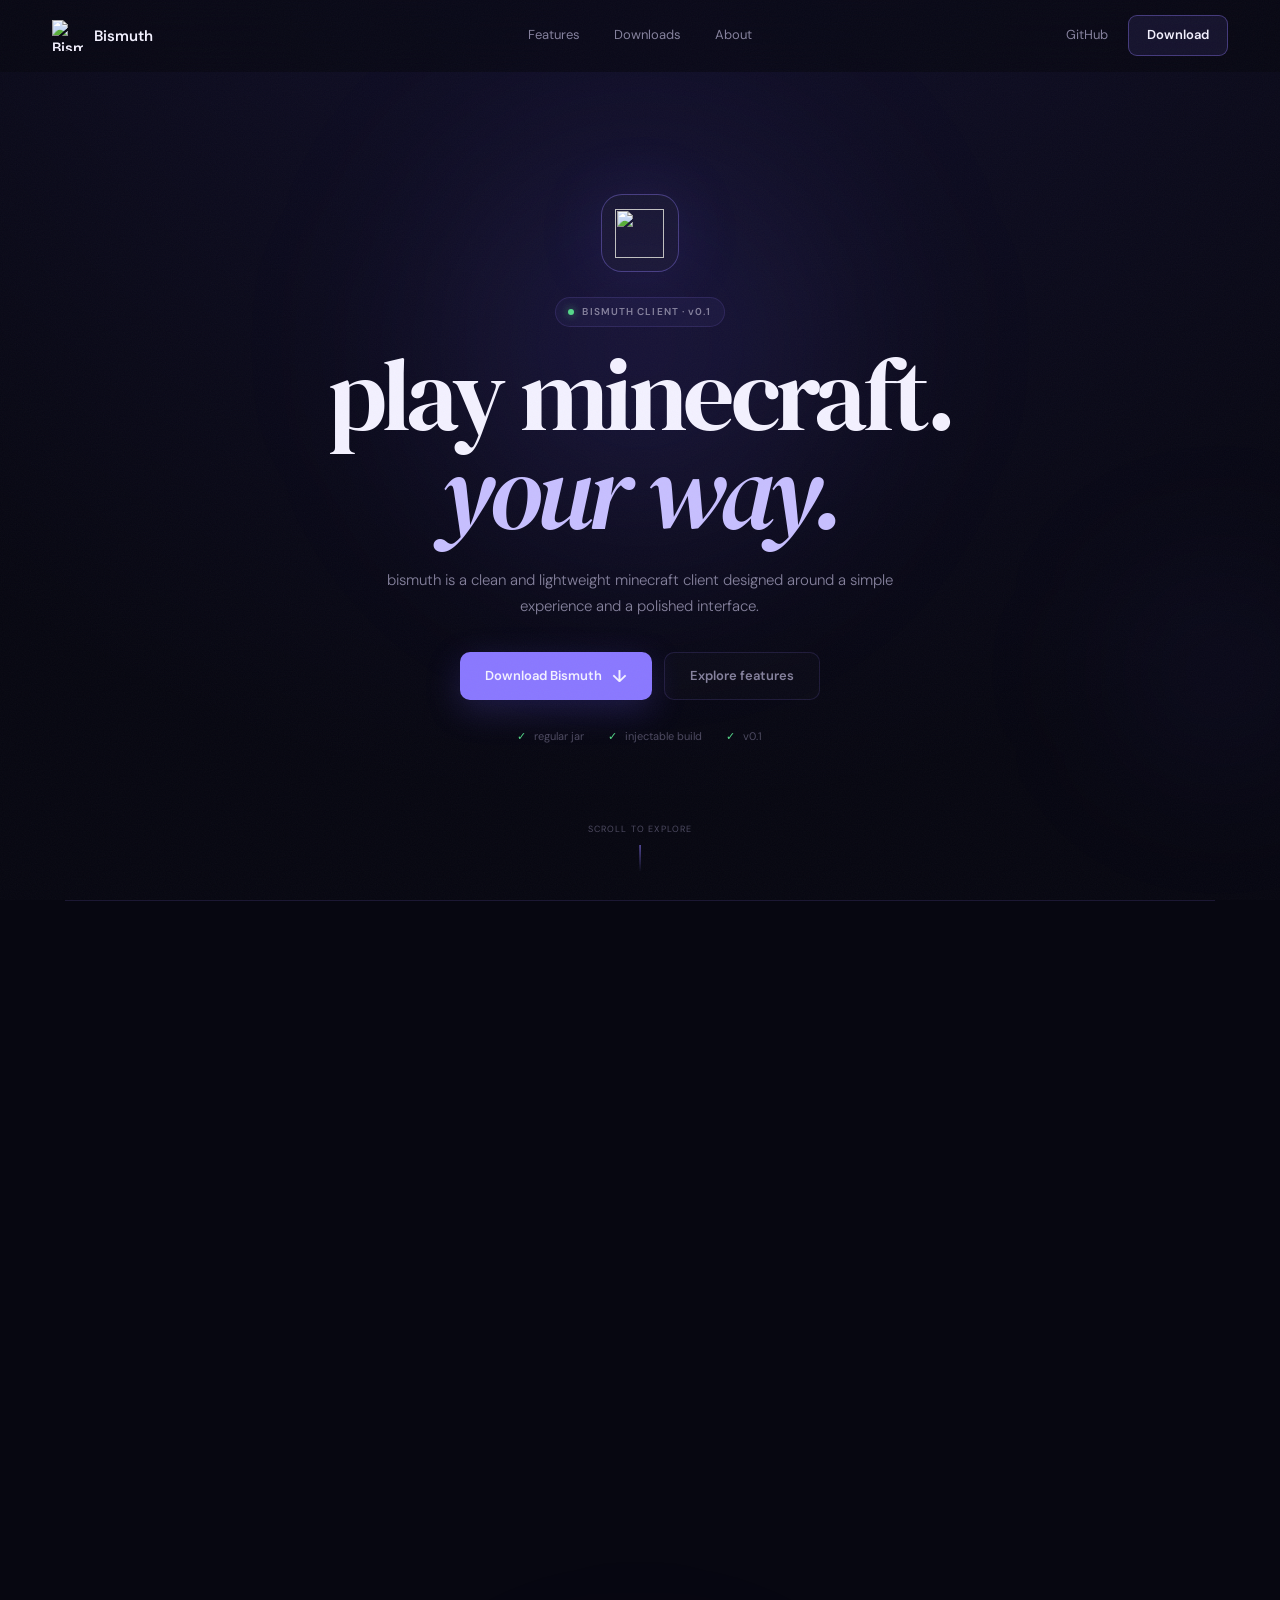
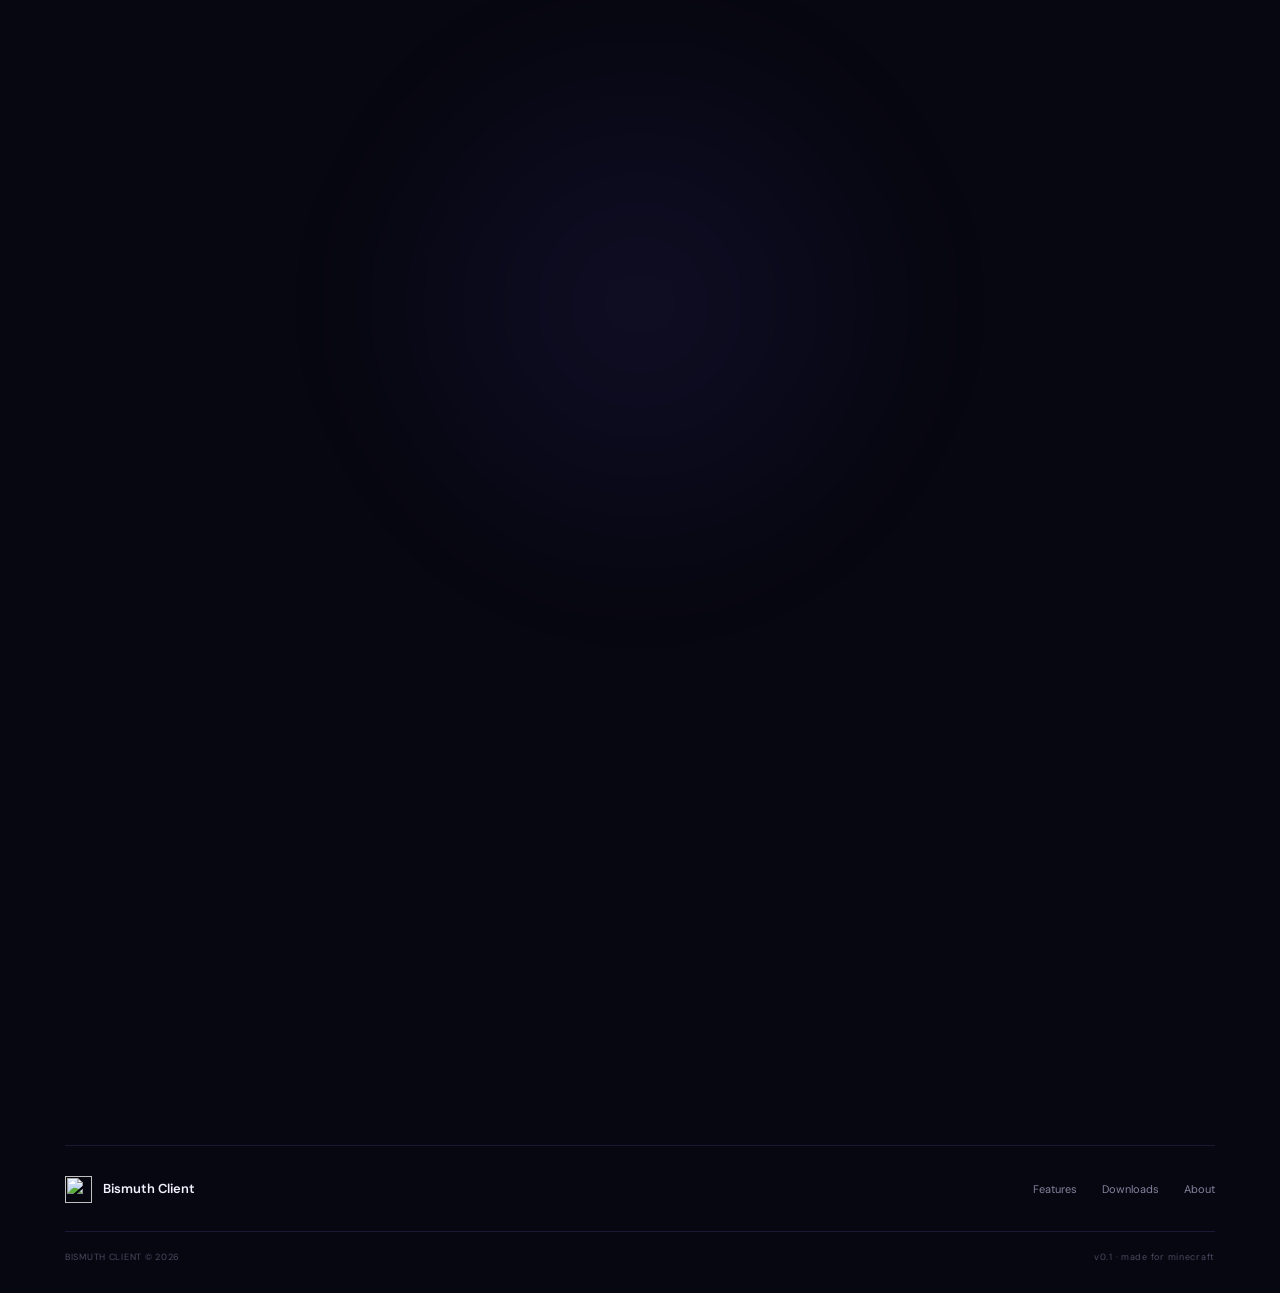
==== index.html @ 92d13374 "Add files via upload" ====
<!DOCTYPE html>
<html lang="en">
<head>
    <meta charset="UTF-8">
    <meta name="viewport" content="width=device-width, initial-scale=1.0">
    <meta name="description" content="Bismuth Client — a Minecraft client.">
    <meta name="theme-color" content="#070711">
    <title>Bismuth Client</title>
    <link rel="icon" type="image/png" href="logo.png">
    <link rel="stylesheet" href="style.css">
</head>

<body>
    <div class="noise"></div>

    <nav class="navbar" id="navbar">
        <a class="nav-logo" href="#">
            <img src="logo.png" alt="Bismuth Client">
            <span>Bismuth</span>
        </a>

        <div class="nav-links">
            <a href="#features">Features</a>
            <a href="#downloads">Downloads</a>
            <a href="#about">About</a>
        </div>

        <div class="nav-right">
            <a class="nav-github" href="#" onclick="return false;">GitHub</a>
            <a class="nav-download" href="#downloads">Download</a>
        </div>

        <button class="menu-btn" id="menuBtn" aria-label="Open menu">
            <span></span>
            <span></span>
        </button>
    </nav>

    <div class="mobile-menu" id="mobileMenu">
        <a href="#features">Features</a>
        <a href="#downloads">Downloads</a>
        <a href="#about">About</a>
        <a href="#downloads">Download</a>
    </div>

    <main>
        <section class="hero">
            <div class="hero-orb hero-orb-main"></div>
            <div class="hero-orb hero-orb-small"></div>

            <div class="hero-inner">
                <div class="hero-logo">
                    <img src="logo.png" alt="">
                </div>

                <div class="hero-tag">
                    <span class="status-dot"></span>
                    BISMUTH CLIENT · v0.1
                </div>

                <h1>play minecraft.<br><em>your way.</em></h1>

                <p class="hero-desc">
                    bismuth is a clean and lightweight minecraft client
                    designed around a simple experience and a polished interface.
                </p>

                <div class="hero-actions">
                    <a class="btn btn-primary" href="#downloads">
                        Download Bismuth
                        <span>↓</span>
                    </a>
                    <a class="btn btn-secondary" href="#features">
                        Explore features
                    </a>
                </div>

                <div class="hero-meta">
                    <div><span class="check">✓</span> regular jar</div>
                    <div><span class="check">✓</span> injectable build</div>
                    <div><span class="check">✓</span> v0.1</div>
                </div>
            </div>

            <div class="scroll-hint">
                <span>scroll to explore</span>
                <i></i>
            </div>
        </section>

        <div class="divider"></div>

        <section class="features section" id="features">
            <div class="section-heading reveal">
                <span class="section-label">01 · features</span>
                <h2>built to stay <em>simple.</em></h2>
                <p>no clutter. no unnecessary noise. just bismuth.</p>
            </div>

            <div class="feature-grid">
                <article class="feature-card reveal">
                    <div class="feature-icon">✦</div>
                    <div>
                        <h3>clean interface</h3>
                        <p>a focused ui with everything where it should be.</p>
                    </div>
                    <span class="card-number">01</span>
                </article>

                <article class="feature-card reveal">
                    <div class="feature-icon">◈</div>
                    <div>
                        <h3>lightweight</h3>
                        <p>designed with a fast and responsive experience in mind.</p>
                    </div>
                    <span class="card-number">02</span>
                </article>

                <article class="feature-card reveal">
                    <div class="feature-icon">↗</div>
                    <div>
                        <h3>two builds</h3>
                        <p>choose between the regular jar and injectable client.</p>
                    </div>
                    <span class="card-number">03</span>
                </article>
            </div>
        </section>

        <section class="download-section section" id="downloads">
            <div class="download-glow"></div>

            <div class="section-heading center reveal">
                <span class="section-label">02 · downloads</span>
                <h2>get <em>bismuth.</em></h2>
                <p>choose the build that works for you.</p>
            </div>

            <div class="download-grid">
                <a class="download-card reveal" href="bismuth-0.1.jar" download>
                    <div class="download-top">
                        <span class="download-type">REGULAR BUILD</span>
                        <span class="download-version">v0.1</span>
                    </div>

                    <div class="download-icon">↓</div>

                    <h3>Regular Jar</h3>
                    <p>bismuth-0.1.jar</p>

                    <div class="download-bottom">
                        <span>Download</span>
                        <span>→</span>
                    </div>
                </a>

                <a class="download-card featured reveal" href="injector.exe" download>
                    <div class="download-top">
                        <span class="download-type">INJECTABLE BUILD</span>
                        <span class="download-version">v0.1</span>
                    </div>

                    <div class="download-icon">↓</div>

                    <h3>Injectable Client</h3>
                    <p>injector.exe</p>

                    <div class="download-bottom">
                        <span>Download</span>
                        <span>→</span>
                    </div>

                    <span class="featured-badge">available now</span>
                </a>
            </div>
        </section>

        <section class="about section" id="about">
            <div class="about-card reveal">
                <div class="about-mark">
                    <img src="logo.png" alt="">
                </div>

                <div class="about-copy">
                    <span class="section-label">03 · bismuth</span>
                    <h2>nothing extra.<br><em>just the client.</em></h2>
                    <p>
                        bismuth client is built around a minimal visual style,
                        straightforward downloads, and a clean experience.
                    </p>
                </div>

                <div class="about-version">
                    <span>current version</span>
                    <strong>0.1</strong>
                </div>
            </div>
        </section>
    </main>

    <footer id="footer">
        <div class="footer-main">
            <a class="footer-brand" href="#">
                <img src="logo.png" alt="">
                <span>Bismuth Client</span>
            </a>

            <div class="footer-links">
                <a href="#features">Features</a>
                <a href="#downloads">Downloads</a>
                <a href="#about">About</a>
            </div>
        </div>

        <div class="footer-bottom">
            <span>BISMUTH CLIENT © 2026</span>
            <span>v0.1 · made for minecraft</span>
        </div>
    </footer>

    <script src="script.js"></script>
</body>
</html>
---- style.css ----
@import url('https://fonts.googleapis.com/css2?family=DM+Sans:wght@300;400;500;600;700&family=DM+Serif+Display:ital@0;1&display=swap');

*,
*::before,
*::after {
    box-sizing: border-box;
    margin: 0;
    padding: 0;
}

:root {
    --bg: #070711;
    --card: #0b0b17;
    --card-2: #0f0f1d;
    --border: rgba(146, 124, 255, .15);
    --border-bright: rgba(146, 124, 255, .38);
    --purple: #8a78ff;
    --purple-light: #c7bfff;
    --purple-dim: rgba(138, 120, 255, .10);
    --text: #f3f1ff;
    --muted: #85819d;
    --dim: #4c4960;
    --green: #55d98a;
}

html {
    scroll-behavior: smooth;
}

body {
    min-height: 100vh;
    background:
        radial-gradient(circle at 50% -10%, rgba(106, 87, 255, .12), transparent 34%),
        var(--bg);
    color: var(--text);
    font-family: "DM Sans", sans-serif;
    line-height: 1.6;
    overflow-x: hidden;
}

a {
    color: inherit;
    text-decoration: none;
}

button {
    font: inherit;
}

.noise {
    position: fixed;
    inset: 0;
    z-index: 100;
    pointer-events: none;
    opacity: .035;
    background-image: url("data:image/svg+xml,%3Csvg xmlns='http://www.w3.org/2000/svg' width='180' height='180'%3E%3Cfilter id='n'%3E%3CfeTurbulence type='fractalNoise' baseFrequency='.85' numOctaves='4' stitchTiles='stitch'/%3E%3C/filter%3E%3Crect width='100%25' height='100%25' filter='url(%23n)'/%3E%3C/svg%3E");
}

.navbar {
    position: fixed;
    top: 0;
    left: 0;
    right: 0;
    height: 72px;
    z-index: 50;
    padding: 0 52px;
    display: flex;
    align-items: center;
    justify-content: space-between;
    border-bottom: 1px solid transparent;
    background: rgba(7, 7, 17, .58);
    backdrop-filter: blur(18px);
    transition: .3s ease;
}

.navbar.scrolled {
    border-bottom-color: var(--border);
    background: rgba(7, 7, 17, .92);
}

.nav-logo,
.footer-brand {
    display: flex;
    align-items: center;
    gap: 11px;
    font-size: 15px;
    font-weight: 600;
}

.nav-logo img,
.footer-brand img {
    width: 31px;
    height: 31px;
    object-fit: contain;
}

.nav-links {
    display: flex;
    gap: 34px;
    position: absolute;
    left: 50%;
    transform: translateX(-50%);
}

.nav-links a,
.nav-github {
    color: var(--muted);
    font-size: 13px;
    transition: .25s ease;
}

.nav-links a:hover,
.nav-github:hover {
    color: var(--text);
}

.nav-links a {
    position: relative;
}

.nav-links a::after {
    content: "";
    position: absolute;
    left: 0;
    bottom: -7px;
    width: 100%;
    height: 1px;
    background: var(--purple);
    transform: scaleX(0);
    transform-origin: left;
    transition: transform .3s ease;
}

.nav-links a:hover::after {
    transform: scaleX(1);
}

.nav-right {
    display: flex;
    align-items: center;
    gap: 20px;
}

.nav-download {
    padding: 9px 18px;
    border: 1px solid var(--border-bright);
    border-radius: 9px;
    background: var(--purple-dim);
    font-size: 13px;
    font-weight: 600;
    transition: .25s ease;
}

.nav-download:hover {
    background: rgba(138, 120, 255, .2);
    transform: translateY(-1px);
}

.menu-btn {
    display: none;
    border: 0;
    background: transparent;
    cursor: pointer;
}

.menu-btn span {
    display: block;
    width: 23px;
    height: 2px;
    margin: 5px;
    background: var(--text);
}

.mobile-menu {
    display: none;
}

.hero {
    min-height: 100vh;
    position: relative;
    display: flex;
    align-items: center;
    justify-content: center;
    text-align: center;
    padding: 120px 24px 80px;
    overflow: hidden;
}

.hero-inner {
    position: relative;
    z-index: 2;
    max-width: 850px;
}

.hero-orb {
    position: absolute;
    pointer-events: none;
    border-radius: 50%;
    filter: blur(80px);
}

.hero-orb-main {
    width: 620px;
    height: 620px;
    top: 4%;
    left: 50%;
    transform: translateX(-50%);
    background: radial-gradient(circle, rgba(112, 91, 255, .17), transparent 68%);
    animation: breathe 8s ease-in-out infinite;
}

.hero-orb-small {
    width: 280px;
    height: 280px;
    right: -80px;
    bottom: 10%;
    background: radial-gradient(circle, rgba(112, 91, 255, .10), transparent 70%);
}

@keyframes breathe {
    0%, 100% { transform: translateX(-50%) scale(1); opacity: .65; }
    50% { transform: translateX(-50%) scale(1.08); opacity: 1; }
}

.hero-logo {
    width: 78px;
    height: 78px;
    margin: 0 auto 25px;
    display: grid;
    place-items: center;
    border: 1px solid var(--border-bright);
    border-radius: 21px;
    background: rgba(255,255,255,.025);
    box-shadow: 0 0 70px rgba(105, 87, 255, .12);
    animation: rise .8s ease both;
}

.hero-logo img {
    width: 49px;
    height: 49px;
    object-fit: contain;
}

.hero-tag {
    display: inline-flex;
    align-items: center;
    gap: 8px;
    padding: 6px 12px;
    margin-bottom: 18px;
    border: 1px solid var(--border);
    border-radius: 50px;
    background: rgba(138,120,255,.055);
    color: var(--muted);
    font-size: 10px;
    font-weight: 600;
    letter-spacing: .11em;
    animation: rise .8s .08s ease both;
}

.status-dot {
    width: 6px;
    height: 6px;
    border-radius: 50%;
    background: var(--green);
    box-shadow: 0 0 9px rgba(85,217,138,.65);
}

.hero h1 {
    font-family: "DM Serif Display", serif;
    font-size: clamp(3.6rem, 8vw, 6.5rem);
    font-weight: 400;
    line-height: .96;
    letter-spacing: -.045em;
    animation: rise .9s .15s ease both;
}

em {
    color: var(--purple-light);
    font-style: italic;
}

.hero-desc {
    max-width: 570px;
    margin: 25px auto 33px;
    color: var(--muted);
    font-size: 15px;
    font-weight: 300;
    line-height: 1.75;
    animation: rise .9s .25s ease both;
}

.hero-actions {
    display: flex;
    justify-content: center;
    gap: 12px;
    flex-wrap: wrap;
    animation: rise .9s .35s ease both;
}

.btn {
    display: inline-flex;
    align-items: center;
    justify-content: center;
    gap: 10px;
    min-height: 48px;
    padding: 0 25px;
    border-radius: 10px;
    font-size: 13px;
    font-weight: 600;
    transition: .3s cubic-bezier(.16,1,.3,1);
}

.btn-primary {
    background: var(--purple);
    box-shadow: 0 10px 35px rgba(111,91,255,.22);
}

.btn-primary:hover {
    background: #9b8cff;
    transform: translateY(-3px);
    box-shadow: 0 15px 45px rgba(111,91,255,.35);
}

.btn-primary span {
    font-size: 17px;
}

.btn-secondary {
    border: 1px solid var(--border);
    color: var(--muted);
    background: rgba(255,255,255,.015);
}

.btn-secondary:hover {
    color: var(--text);
    border-color: var(--border-bright);
    transform: translateY(-2px);
}

.hero-meta {
    display: flex;
    justify-content: center;
    flex-wrap: wrap;
    gap: 24px;
    margin-top: 28px;
    color: var(--dim);
    font-size: 11px;
    animation: rise .9s .45s ease both;
}

.check {
    color: var(--green);
    margin-right: 5px;
}

.scroll-hint {
    position: absolute;
    bottom: 28px;
    left: 50%;
    transform: translateX(-50%);
    display: flex;
    flex-direction: column;
    align-items: center;
    gap: 9px;
    color: var(--dim);
    font-size: 9px;
    letter-spacing: .13em;
    text-transform: uppercase;
}

.scroll-hint i {
    width: 1px;
    height: 27px;
    background: linear-gradient(var(--purple), transparent);
}

@keyframes rise {
    from { opacity: 0; transform: translateY(20px); }
    to { opacity: 1; transform: translateY(0); }
}

.divider {
    width: min(1150px, calc(100% - 48px));
    height: 1px;
    margin: 0 auto;
    background: var(--border);
}

.section {
    width: min(1150px, calc(100% - 48px));
    margin: 0 auto;
    padding: 120px 0;
}

.section-heading {
    margin-bottom: 45px;
}

.section-heading.center {
    text-align: center;
}

.section-label {
    display: block;
    margin-bottom: 11px;
    color: var(--purple);
    font-size: 10px;
    font-weight: 700;
    letter-spacing: .16em;
    text-transform: uppercase;
}

.section-heading h2 {
    font-family: "DM Serif Display", serif;
    font-size: clamp(2.4rem, 5vw, 3.6rem);
    font-weight: 400;
    line-height: 1.08;
    letter-spacing: -.025em;
}

.section-heading p {
    margin-top: 13px;
    color: var(--muted);
    font-size: 14px;
    font-weight: 300;
}

.feature-grid {
    display: grid;
    grid-template-columns: repeat(3, 1fr);
    gap: 14px;
}

.feature-card {
    min-height: 225px;
    position: relative;
    padding: 26px;
    border: 1px solid var(--border);
    border-radius: 18px;
    background:
        linear-gradient(145deg, rgba(138,120,255,.045), transparent 50%),
        var(--card);
    overflow: hidden;
    transition: .4s cubic-bezier(.16,1,.3,1);
}

.feature-card::after {
    content: "";
    position: absolute;
    width: 170px;
    height: 170px;
    right: -100px;
    bottom: -100px;
    border-radius: 50%;
    background: rgba(138,120,255,.08);
    filter: blur(30px);
}

.feature-card:hover {
    border-color: var(--border-bright);
    transform: translateY(-5px);
    box-shadow: 0 20px 60px rgba(0,0,0,.22);
}

.feature-icon {
    width: 38px;
    height: 38px;
    display: grid;
    place-items: center;
    margin-bottom: 48px;
    border: 1px solid var(--border);
    border-radius: 10px;
    background: var(--purple-dim);
    color: var(--purple-light);
}

.feature-card h3 {
    font-size: 15px;
    font-weight: 600;
    margin-bottom: 6px;
}

.feature-card p {
    max-width: 245px;
    color: var(--muted);
    font-size: 12px;
    font-weight: 300;
    line-height: 1.65;
}

.card-number {
    position: absolute;
    top: 27px;
    right: 27px;
    color: var(--dim);
    font-size: 9px;
    letter-spacing: .1em;
}

.download-section {
    position: relative;
    max-width: 100%;
    width: 100%;
    padding-left: max(24px, calc((100% - 1150px) / 2));
    padding-right: max(24px, calc((100% - 1150px) / 2));
    overflow: hidden;
}

.download-glow {
    position: absolute;
    width: 650px;
    height: 650px;
    top: 50%;
    left: 50%;
    transform: translate(-50%, -50%);
    border-radius: 50%;
    background: radial-gradient(circle, rgba(110,91,255,.09), transparent 68%);
    filter: blur(50px);
    pointer-events: none;
}

.download-grid {
    position: relative;
    z-index: 2;
    display: grid;
    grid-template-columns: 1fr 1fr;
    gap: 15px;
    max-width: 900px;
    margin: 0 auto;
}

.download-card {
    position: relative;
    min-height: 330px;
    padding: 27px;
    border: 1px solid var(--border);
    border-radius: 19px;
    background: var(--card);
    overflow: hidden;
    transition: .45s cubic-bezier(.16,1,.3,1);
}

.download-card::before {
    content: "";
    position: absolute;
    top: 0;
    left: -100%;
    width: 70%;
    height: 1px;
    background: linear-gradient(90deg, transparent, rgba(199,191,255,.8), transparent);
    transition: left .8s ease;
}

.download-card:hover::before {
    left: 120%;
}

.download-card:hover {
    transform: translateY(-6px);
    border-color: var(--border-bright);
    box-shadow: 0 25px 70px rgba(0,0,0,.3);
}

.download-card.featured {
    border-color: rgba(138,120,255,.3);
    background:
        linear-gradient(145deg, rgba(138,120,255,.075), transparent 55%),
        var(--card);
}

.download-top {
    display: flex;
    justify-content: space-between;
    align-items: center;
}

.download-type {
    color: var(--purple-light);
    font-size: 9px;
    font-weight: 700;
    letter-spacing: .14em;
}

.download-version {
    color: var(--dim);
    font-size: 10px;
}

.download-icon {
    width: 49px;
    height: 49px;
    display: grid;
    place-items: center;
    margin: 48px 0 20px;
    border: 1px solid var(--border);
    border-radius: 13px;
    background: var(--purple-dim);
    color: var(--purple-light);
    font-size: 21px;
    transition: .3s ease;
}

.download-card:hover .download-icon {
    transform: translateY(-3px);
    background: rgba(138,120,255,.17);
}

.download-card h3 {
    font-family: "DM Serif Display", serif;
    font-size: 27px;
    font-weight: 400;
}

.download-card > p {
    margin-top: 3px;
    color: var(--muted);
    font-size: 11px;
}

.download-bottom {
    position: absolute;
    left: 27px;
    right: 27px;
    bottom: 23px;
    padding-top: 15px;
    display: flex;
    align-items: center;
    justify-content: space-between;
    border-top: 1px solid var(--border);
    color: var(--muted);
    font-size: 12px;
    font-weight: 600;
}

.download-bottom span:last-child {
    color: var(--purple-light);
    font-size: 17px;
    transition: .3s ease;
}

.download-card:hover .download-bottom span:last-child {
    transform: translateX(4px);
}

.featured-badge {
    position: absolute;
    top: 18px;
    right: 18px;
    padding: 4px 9px;
    border: 1px solid rgba(85,217,138,.2);
    border-radius: 50px;
    background: rgba(85,217,138,.07);
    color: var(--green);
    font-size: 8px;
    font-weight: 700;
    letter-spacing: .06em;
    text-transform: uppercase;
}

.about {
    padding-top: 30px;
}

.about-card {
    min-height: 320px;
    position: relative;
    display: grid;
    grid-template-columns: 150px 1fr auto;
    align-items: center;
    gap: 50px;
    padding: 55px;
    border: 1px solid var(--border);
    border-radius: 22px;
    background:
        radial-gradient(circle at 15% 50%, rgba(138,120,255,.09), transparent 30%),
        var(--card);
    overflow: hidden;
}

.about-mark {
    width: 125px;
    height: 125px;
    display: grid;
    place-items: center;
    border: 1px solid var(--border-bright);
    border-radius: 30px;
    background: rgba(255,255,255,.02);
}

.about-mark img {
    width: 76px;
    height: 76px;
    object-fit: contain;
}

.about-copy h2 {
    font-family: "DM Serif Display", serif;
    font-size: clamp(2.2rem, 4vw, 3.3rem);
    font-weight: 400;
    line-height: 1.05;
}

.about-copy p {
    max-width: 500px;
    margin-top: 15px;
    color: var(--muted);
    font-size: 13px;
    font-weight: 300;
}

.about-version {
    padding-left: 35px;
    border-left: 1px solid var(--border);
}

.about-version span {
    display: block;
    margin-bottom: 5px;
    color: var(--dim);
    font-size: 9px;
    letter-spacing: .12em;
    text-transform: uppercase;
}

.about-version strong {
    font-family: "DM Serif Display", serif;
    font-size: 38px;
    font-weight: 400;
}

footer {
    width: min(1150px, calc(100% - 48px));
    margin: 0 auto;
    padding: 30px 0 28px;
    border-top: 1px solid var(--border);
}

.footer-main {
    display: flex;
    align-items: center;
    justify-content: space-between;
}

.footer-brand {
    font-size: 13px;
}

.footer-brand img {
    width: 27px;
    height: 27px;
}

.footer-links {
    display: flex;
    gap: 25px;
}

.footer-links a {
    color: var(--muted);
    font-size: 11px;
    transition: .2s ease;
}

.footer-links a:hover {
    color: var(--text);
}

.footer-bottom {
    display: flex;
    justify-content: space-between;
    margin-top: 28px;
    padding-top: 18px;
    border-top: 1px solid var(--border);
    color: var(--dim);
    font-size: 9px;
    letter-spacing: .08em;
}

.reveal {
    opacity: 0;
    transform: translateY(22px);
    transition: opacity .8s cubic-bezier(.16,1,.3,1), transform .8s cubic-bezier(.16,1,.3,1);
}

.reveal.visible {
    opacity: 1;
    transform: translateY(0);
}

@media (max-width: 800px) {
    .navbar {
        padding: 0 22px;
    }

    .nav-links,
    .nav-right {
        display: none;
    }

    .menu-btn {
        display: block;
    }

    .mobile-menu {
        position: fixed;
        top: 72px;
        left: 12px;
        right: 12px;
        z-index: 49;
        padding: 18px;
        flex-direction: column;
        gap: 4px;
        border: 1px solid var(--border);
        border-radius: 14px;
        background: rgba(11,11,23,.96);
        backdrop-filter: blur(20px);
        box-shadow: 0 20px 50px rgba(0,0,0,.35);
    }

    .mobile-menu.active {
        display: flex;
    }

    .mobile-menu a {
        padding: 13px;
        border-radius: 9px;
        color: var(--muted);
        font-size: 13px;
    }

    .mobile-menu a:hover {
        color: var(--text);
        background: var(--purple-dim);
    }

    .hero h1 {
        font-size: clamp(3.2rem, 15vw, 5rem);
    }

    .feature-grid,
    .download-grid {
        grid-template-columns: 1fr;
    }

    .feature-card {
        min-height: 205px;
    }

    .about-card {
        grid-template-columns: 1fr;
        gap: 25px;
        padding: 35px;
    }

    .about-mark {
        width: 90px;
        height: 90px;
    }

    .about-mark img {
        width: 55px;
        height: 55px;
    }

    .about-version {
        padding: 20px 0 0;
        border-left: 0;
        border-top: 1px solid var(--border);
    }

    .footer-main,
    .footer-bottom {
        flex-direction: column;
        align-items: flex-start;
        gap: 16px;
    }
}

@media (max-width: 500px) {
    .section,
    .download-section {
        width: calc(100% - 32px);
        padding-left: 0;
        padding-right: 0;
    }

    .hero {
        padding-left: 16px;
        padding-right: 16px;
    }

    .hero-meta {
        gap: 10px 17px;
    }

    .download-card {
        min-height: 300px;
    }

    .footer-links {
        gap: 16px;
    }
}
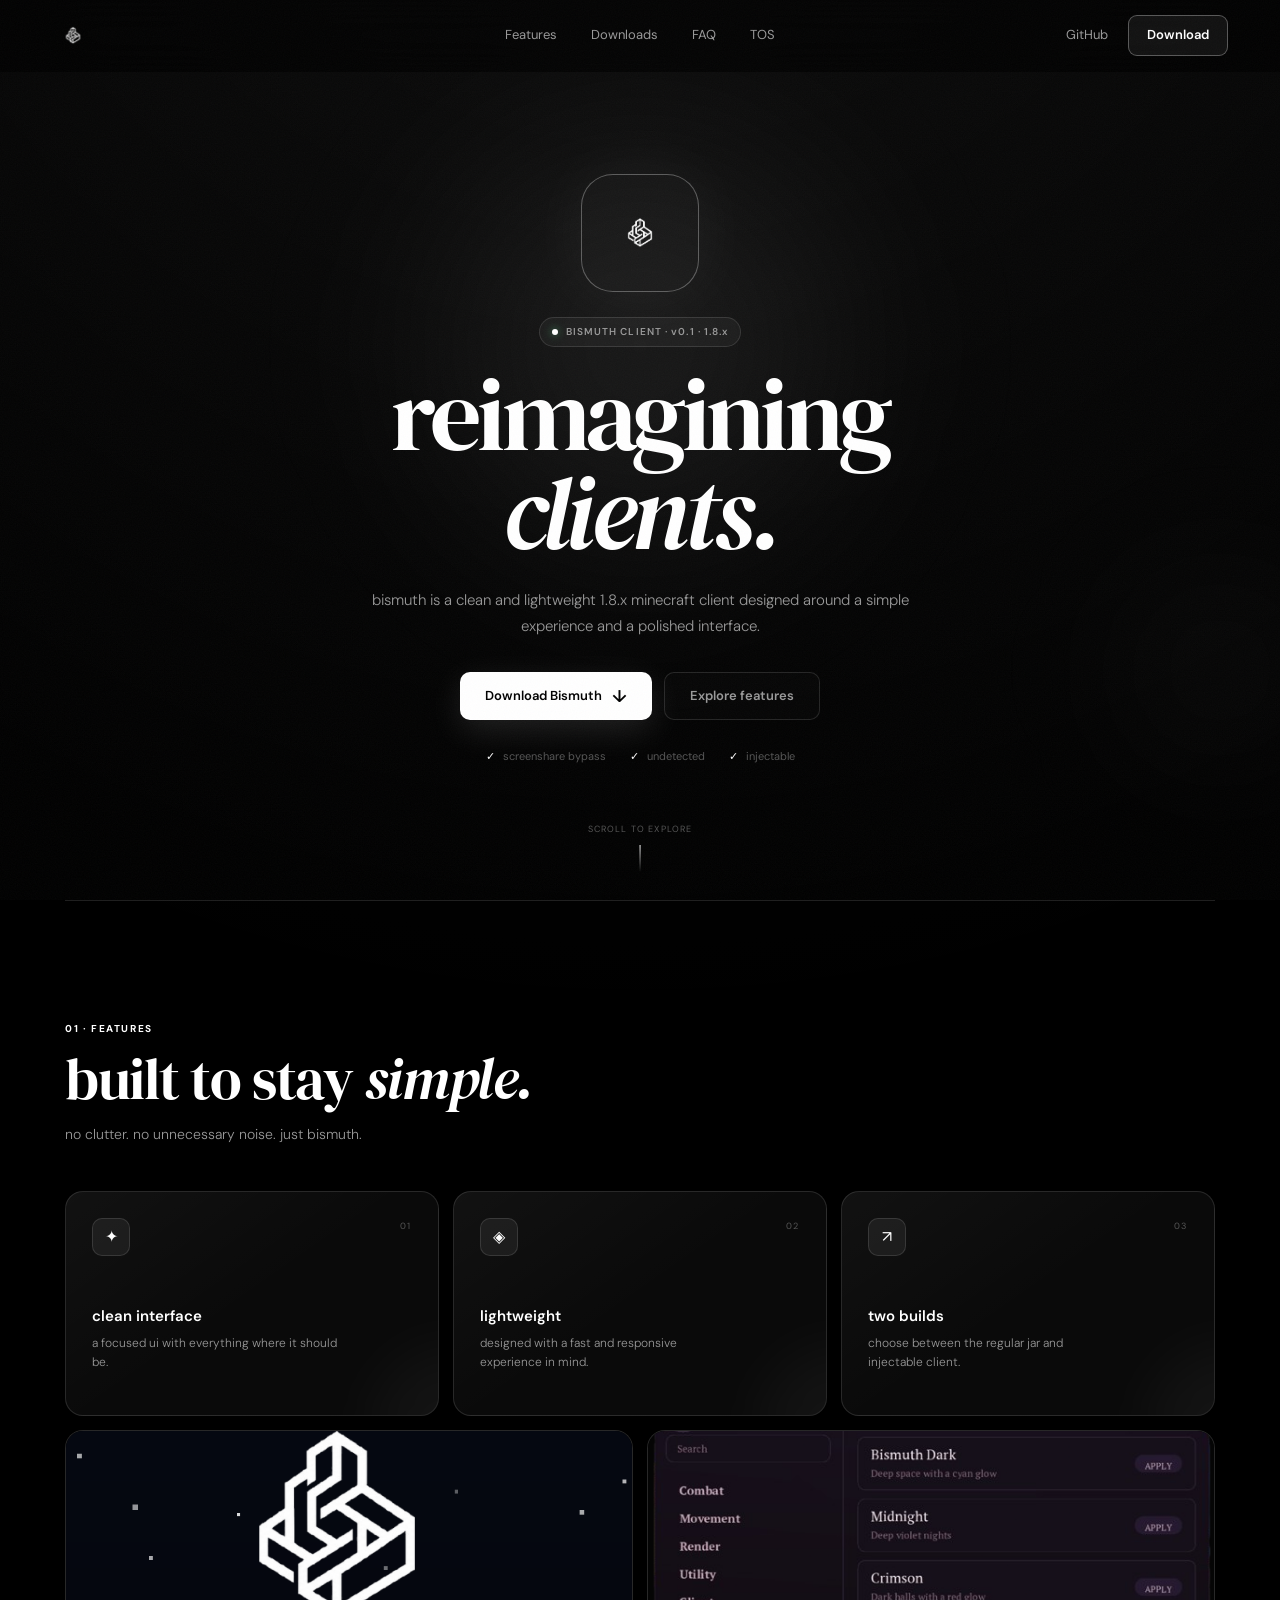
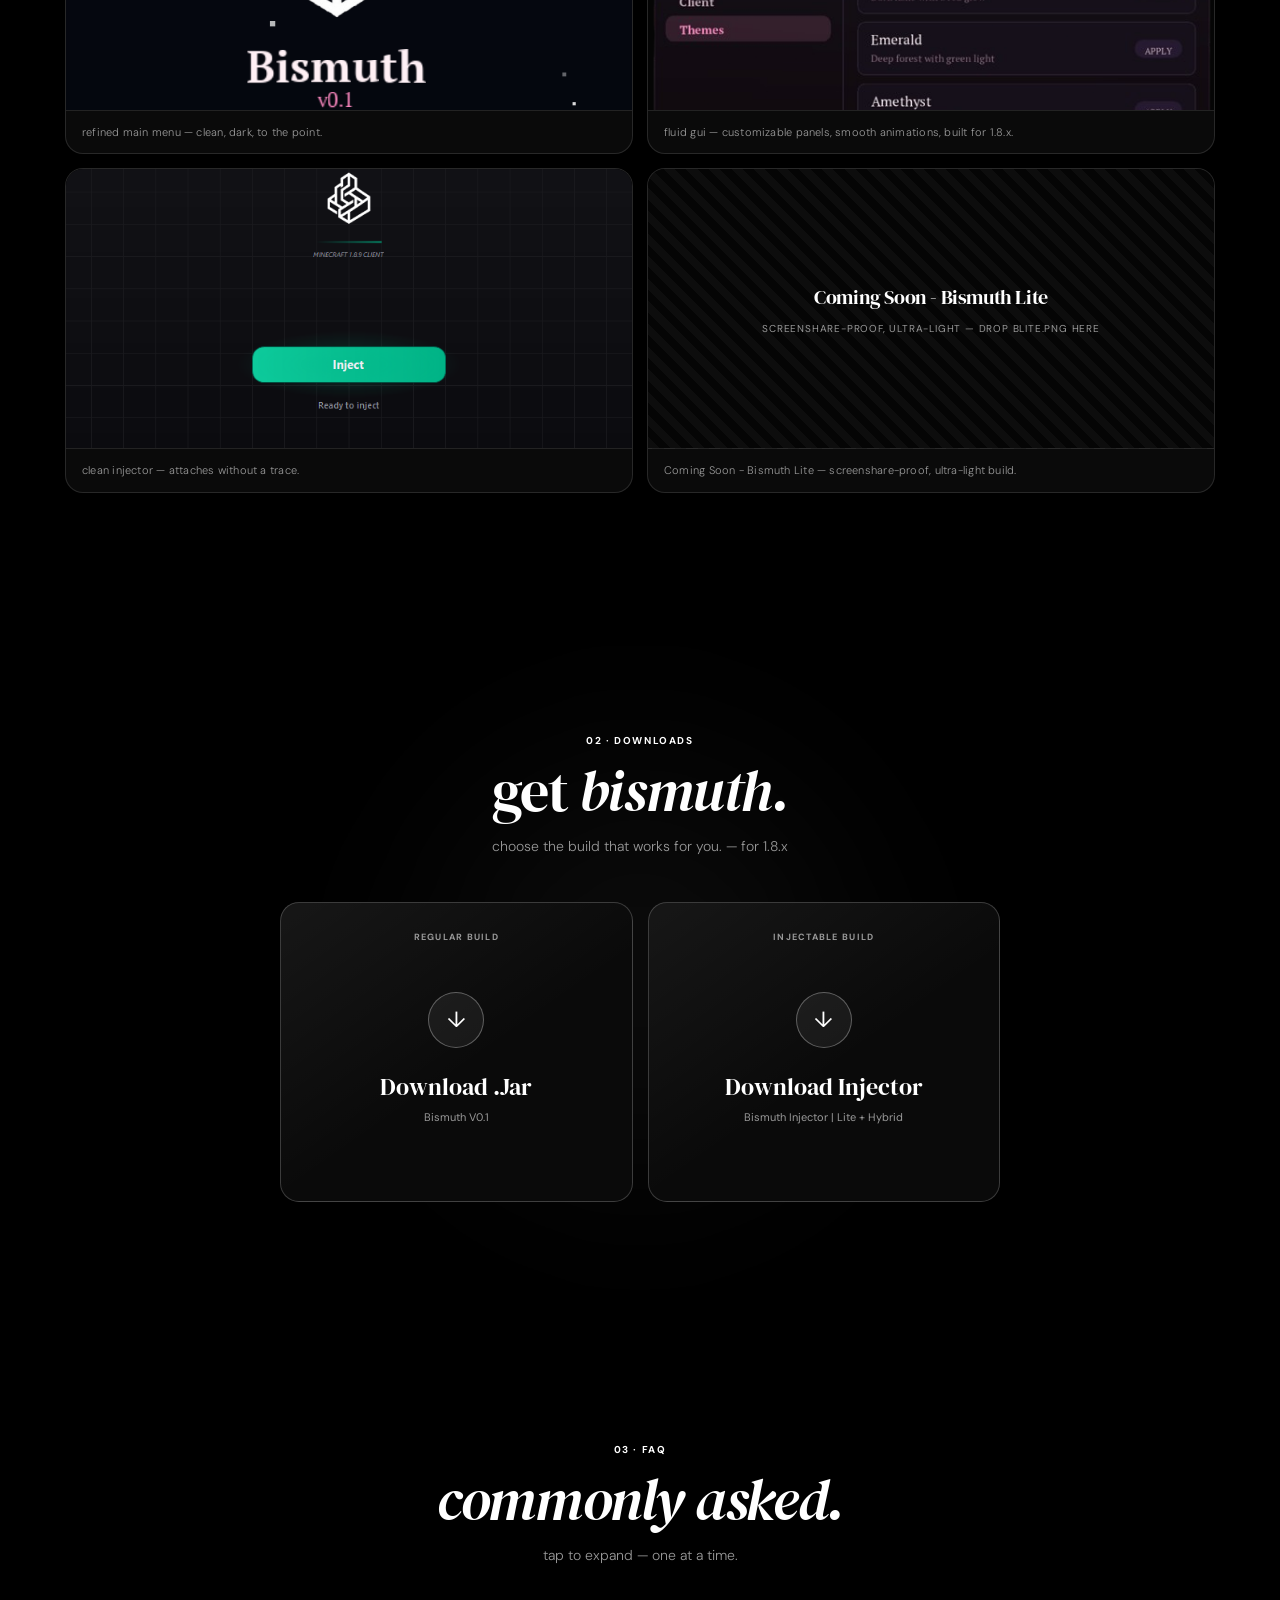
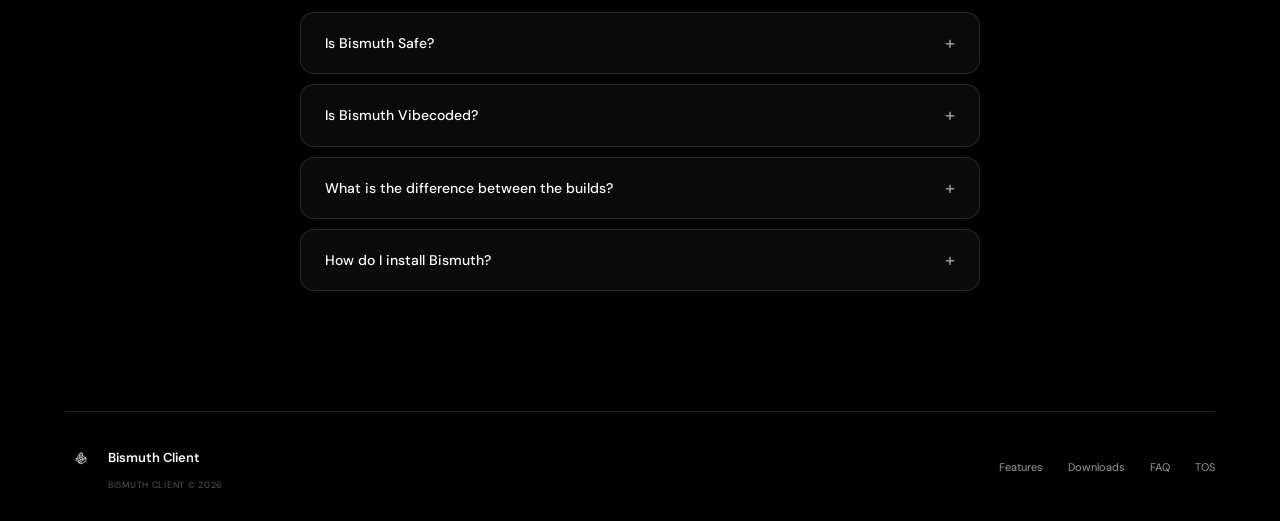
==== commit 661c1756: "new website" ====
--- a/index.html
+++ b/index.html
@@ -4,7 +4,7 @@
     <meta charset="UTF-8">
     <meta name="viewport" content="width=device-width, initial-scale=1.0">
     <meta name="description" content="Bismuth Client — a Minecraft client.">
-    <meta name="theme-color" content="#070711">
+    <meta name="theme-color" content="#000000">
     <title>Bismuth Client</title>
     <link rel="icon" type="image/png" href="logo.png">
     <link rel="stylesheet" href="style.css">
@@ -16,13 +16,13 @@
     <nav class="navbar" id="navbar">
         <a class="nav-logo" href="#">
             <img src="logo.png" alt="Bismuth Client">
-            <span>Bismuth</span>
         </a>
 
         <div class="nav-links">
             <a href="#features">Features</a>
             <a href="#downloads">Downloads</a>
-            <a href="#about">About</a>
+            <a href="#faq">FAQ</a>
+            <a href="tos.html">TOS</a>
         </div>
 
         <div class="nav-right">
@@ -39,7 +39,8 @@
     <div class="mobile-menu" id="mobileMenu">
         <a href="#features">Features</a>
         <a href="#downloads">Downloads</a>
-        <a href="#about">About</a>
+        <a href="#faq">FAQ</a>
+        <a href="tos.html">TOS</a>
         <a href="#downloads">Download</a>
     </div>
 
@@ -55,13 +56,13 @@
 
                 <div class="hero-tag">
                     <span class="status-dot"></span>
-                    BISMUTH CLIENT · v0.1
-                </div>
-
-                <h1>play minecraft.<br><em>your way.</em></h1>
+                    BISMUTH CLIENT · v0.1 · 1.8.x
+                </div>
+
+                <h1>reimagining<br><em>clients.</em></h1>
 
                 <p class="hero-desc">
-                    bismuth is a clean and lightweight minecraft client
+                    bismuth is a clean and lightweight 1.8.x minecraft client
                     designed around a simple experience and a polished interface.
                 </p>
 
@@ -76,9 +77,9 @@
                 </div>
 
                 <div class="hero-meta">
-                    <div><span class="check">✓</span> regular jar</div>
-                    <div><span class="check">✓</span> injectable build</div>
-                    <div><span class="check">✓</span> v0.1</div>
+                    <div><span class="check">✓</span> screenshare bypass</div>
+                    <div><span class="check">✓</span> undetected</div>
+                    <div><span class="check">✓</span> injectable</div>
                 </div>
             </div>
 
@@ -125,6 +126,33 @@
                     <span class="card-number">03</span>
                 </article>
             </div>
+
+            <div class="feature-shots reveal">
+                <figure class="shot">
+                    <img src="main.png" alt="Bismuth main menu">
+                    <figcaption>refined main menu — clean, dark, to the point.</figcaption>
+                </figure>
+                <figure class="shot">
+                    <img src="menu.png" alt="Bismuth clickgui">
+                    <figcaption>fluid gui — customizable panels, smooth animations, built for 1.8.x.</figcaption>
+                </figure>
+                <figure class="shot">
+                    <img src="injector.png" alt="Bismuth injector" onerror="this.style.display='none';this.nextElementSibling.style.display='flex'">
+                    <div class="shot-placeholder" style="display:none">
+                        <span>injector</span>
+                        <small>drop injector.png here</small>
+                    </div>
+                    <figcaption>clean injector — attaches without a trace.</figcaption>
+                </figure>
+                <figure class="shot">
+                    <img src="blite.png" alt="Bismuth lite" onerror="this.style.display='none';this.nextElementSibling.style.display='flex'">
+                    <div class="shot-placeholder" style="display:none">
+                        <span>Coming Soon - Bismuth Lite</span>
+                        <small>screenshare-proof, ultra-light — drop blite.png here</small>
+                    </div>
+                    <figcaption>Coming Soon - Bismuth Lite — screenshare-proof, ultra-light build.</figcaption>
+                </figure>
+            </div>
         </section>
 
         <section class="download-section section" id="downloads">
@@ -133,90 +161,93 @@
             <div class="section-heading center reveal">
                 <span class="section-label">02 · downloads</span>
                 <h2>get <em>bismuth.</em></h2>
-                <p>choose the build that works for you.</p>
+                <p>choose the build that works for you. — for 1.8.x</p>
             </div>
 
             <div class="download-grid">
-                <a class="download-card reveal" href="bismuth-0.1.jar" download>
-                    <div class="download-top">
-                        <span class="download-type">REGULAR BUILD</span>
-                        <span class="download-version">v0.1</span>
-                    </div>
-
-                    <div class="download-icon">↓</div>
-
-                    <h3>Regular Jar</h3>
-                    <p>bismuth-0.1.jar</p>
-
-                    <div class="download-bottom">
-                        <span>Download</span>
-                        <span>→</span>
+                <a class="download-card featured" href="bismuth-0.1.jar" download>
+                    <div class="download-type">REGULAR BUILD</div>
+                    <div class="download-main">
+                        <div class="download-icon">↓</div>
+                        <h3>Download .Jar</h3>
+                        <p>Bismuth V0.1</p>
                     </div>
                 </a>
 
-                <a class="download-card featured reveal" href="injector.exe" download>
-                    <div class="download-top">
-                        <span class="download-type">INJECTABLE BUILD</span>
-                        <span class="download-version">v0.1</span>
-                    </div>
-
-                    <div class="download-icon">↓</div>
-
-                    <h3>Injectable Client</h3>
-                    <p>injector.exe</p>
-
-                    <div class="download-bottom">
-                        <span>Download</span>
-                        <span>→</span>
-                    </div>
-
-                    <span class="featured-badge">available now</span>
+                <a class="download-card featured" href="injector.exe" download>
+                    <div class="download-type">INJECTABLE BUILD</div>
+                    <div class="download-main">
+                        <div class="download-icon">↓</div>
+                        <h3>Download Injector</h3>
+                        <p>Bismuth Injector | Lite + Hybrid</p>
+                    </div>
                 </a>
             </div>
-        </section>
-
-        <section class="about section" id="about">
-            <div class="about-card reveal">
-                <div class="about-mark">
-                    <img src="logo.png" alt="">
-                </div>
-
-                <div class="about-copy">
-                    <span class="section-label">03 · bismuth</span>
-                    <h2>nothing extra.<br><em>just the client.</em></h2>
-                    <p>
-                        bismuth client is built around a minimal visual style,
-                        straightforward downloads, and a clean experience.
-                    </p>
-                </div>
-
-                <div class="about-version">
-                    <span>current version</span>
-                    <strong>0.1</strong>
-                </div>
-            </div>
-        </section>
+
+        </section>
+
+        <section class="faq section" id="faq">
+            <div class="section-heading center reveal">
+                <span class="section-label">03 · faq</span>
+                <h2><em>commonly asked.</em></h2>
+                <p>tap to expand — one at a time.</p>
+            </div>
+
+            <div class="faq-list">
+                <div class="faq-item reveal">
+                    <button class="faq-link"><span>Is Bismuth Safe?</span><i>+</i></button>
+                    <div class="faq-panel"><p>yes, we will not be taking any responsibility if you get banned, thats all up to you. the thing is that bismuth is mainly undetected and is able to bypass all major anticheats down to the extremely small and unknown ones as long as you can configure them. bismuth lite will also be able to completely bypass screenshares and with enough work most likely scanning tools like echo.</p></div>
+                </div>
+                <div class="faq-item reveal">
+                    <button class="faq-link"><span>Is Bismuth Vibecoded?</span><i>+</i></button>
+                    <div class="faq-panel"><p>yes, we admit, bismuth was built with ai-assisted development while still being directed by humans. we understand that this may bring outrage since it is still "vibecoded slop" and we arent justifying our actions, but this was meant to be a private client anyways and we decided in the end game to make it public, free and open source.</p></div>
+                </div>
+                <div class="faq-item reveal">
+                    <button class="faq-link"><span>What is the difference between the builds?</span><i>+</i></button>
+                    <div class="faq-panel"><p>the jar file is a drag and drop file that you put into your game, whereas the injector injects directly into minecraft as its running without replacing files. bismuth lite is the upcoming, lightweight screenshare bypass varient that is also injectable. the injector is also able to inject both the hybrid client and bismuth lite.</p></div>
+                </div>
+                <div class="faq-item reveal">
+                    <button class="faq-link"><span>How do I install Bismuth?</span><i>+</i></button>
+                    <div class="faq-panel"><p>the installation of bismuth is extremely straightforward. go to the main part of our page, scroll down to the downloads page and pick whichever you want, whether you want the drag and drop jar file or the injector that can inject both the main client and the lite version.</p></div>
+                </div>
+            </div>
+        </section>
+
     </main>
 
     <footer id="footer">
         <div class="footer-main">
-            <a class="footer-brand" href="#">
-                <img src="logo.png" alt="">
-                <span>Bismuth Client</span>
-            </a>
+            <div class="footer-left">
+                <a class="footer-brand" href="#">
+                    <img src="logo.png" alt="">
+                    <span>Bismuth Client</span>
+                </a>
+                <span class="footer-copy">BISMUTH CLIENT © 2026</span>
+            </div>
 
             <div class="footer-links">
                 <a href="#features">Features</a>
                 <a href="#downloads">Downloads</a>
-                <a href="#about">About</a>
-            </div>
-        </div>
-
-        <div class="footer-bottom">
-            <span>BISMUTH CLIENT © 2026</span>
-            <span>v0.1 · made for minecraft</span>
+                <a href="#faq">FAQ</a>
+                <a href="tos.html">TOS</a>
+            </div>
         </div>
     </footer>
+
+    <div id="tosModal" class="tos-overlay" aria-hidden="true">
+        <div class="tos-modal">
+            <h4>before you download</h4>
+            <p>you must agree to the <a href="tos.html">Terms of Service</a> to download bismuth — for 1.8.x, use at your own risk.</p>
+            <label class="tos-check">
+                <input type="checkbox" id="tosCheck">
+                <span>I agree to the <a href="tos.html" id="tosLink">TOS</a></span>
+            </label>
+            <div class="tos-actions">
+                <button id="tosCancel" class="btn btn-secondary">cancel</button>
+                <button id="tosConfirm" class="btn btn-primary" disabled>Agree & Download</button>
+            </div>
+        </div>
+    </div>
 
     <script src="script.js"></script>
 </body>
--- a/style.css
+++ b/style.css
@@ -9,18 +9,18 @@
 }
 
 :root {
-    --bg: #070711;
-    --card: #0b0b17;
-    --card-2: #0f0f1d;
-    --border: rgba(146, 124, 255, .15);
-    --border-bright: rgba(146, 124, 255, .38);
-    --purple: #8a78ff;
-    --purple-light: #c7bfff;
-    --purple-dim: rgba(138, 120, 255, .10);
-    --text: #f3f1ff;
-    --muted: #85819d;
-    --dim: #4c4960;
-    --green: #55d98a;
+    --bg: #000000;
+    --card: #0a0a0a;
+    --card-2: #111111;
+    --border: rgba(255, 255, 255, .12);
+    --border-bright: rgba(255, 255, 255, .30);
+    --purple: #ffffff;
+    --purple-light: #ffffff;
+    --purple-dim: rgba(255, 255, 255, .06);
+    --text: #ffffff;
+    --muted: #999999;
+    --dim: #555555;
+    --green: #ffffff;
 }
 
 html {
@@ -30,7 +30,7 @@
 body {
     min-height: 100vh;
     background:
-        radial-gradient(circle at 50% -10%, rgba(106, 87, 255, .12), transparent 34%),
+        radial-gradient(circle at 50% -10%, rgba(255, 255, 255, .06), transparent 34%),
         var(--bg);
     color: var(--text);
     font-family: "DM Sans", sans-serif;
@@ -68,14 +68,14 @@
     align-items: center;
     justify-content: space-between;
     border-bottom: 1px solid transparent;
-    background: rgba(7, 7, 17, .58);
+    background: rgba(0, 0, 0, .58);
     backdrop-filter: blur(18px);
     transition: .3s ease;
 }
 
 .navbar.scrolled {
     border-bottom-color: var(--border);
-    background: rgba(7, 7, 17, .92);
+    background: rgba(0, 0, 0, .92);
 }
 
 .nav-logo,
@@ -89,8 +89,8 @@
 
 .nav-logo img,
 .footer-brand img {
-    width: 31px;
-    height: 31px;
+    width: 42px;
+    height: 42px;
     object-fit: contain;
 }
 
@@ -152,7 +152,7 @@
 }
 
 .nav-download:hover {
-    background: rgba(138, 120, 255, .2);
+    background: rgba(255, 255, 255, .12);
     transform: translateY(-1px);
 }
 
@@ -205,7 +205,7 @@
     top: 4%;
     left: 50%;
     transform: translateX(-50%);
-    background: radial-gradient(circle, rgba(112, 91, 255, .17), transparent 68%);
+    background: radial-gradient(circle, rgba(255, 255, 255, .10), transparent 68%);
     animation: breathe 8s ease-in-out infinite;
 }
 
@@ -214,7 +214,7 @@
     height: 280px;
     right: -80px;
     bottom: 10%;
-    background: radial-gradient(circle, rgba(112, 91, 255, .10), transparent 70%);
+    background: radial-gradient(circle, rgba(255, 255, 255, .06), transparent 70%);
 }
 
 @keyframes breathe {
@@ -223,21 +223,21 @@
 }
 
 .hero-logo {
-    width: 78px;
-    height: 78px;
+    width: 118px;
+    height: 118px;
     margin: 0 auto 25px;
     display: grid;
     place-items: center;
     border: 1px solid var(--border-bright);
-    border-radius: 21px;
+    border-radius: 32px;
     background: rgba(255,255,255,.025);
-    box-shadow: 0 0 70px rgba(105, 87, 255, .12);
+    box-shadow: 0 0 70px rgba(255, 255, 255, .06);
     animation: rise .8s ease both;
 }
 
 .hero-logo img {
-    width: 49px;
-    height: 49px;
+    width: 74px;
+    height: 74px;
     object-fit: contain;
 }
 
@@ -249,7 +249,7 @@
     margin-bottom: 18px;
     border: 1px solid var(--border);
     border-radius: 50px;
-    background: rgba(138,120,255,.055);
+    background: rgba(255,255,255,.04);
     color: var(--muted);
     font-size: 10px;
     font-weight: 600;
@@ -312,13 +312,14 @@
 
 .btn-primary {
     background: var(--purple);
-    box-shadow: 0 10px 35px rgba(111,91,255,.22);
+    color: #000000;
+    box-shadow: 0 10px 35px rgba(255,255,255,.12);
 }
 
 .btn-primary:hover {
-    background: #9b8cff;
+    background: #e0e0e0;
     transform: translateY(-3px);
-    box-shadow: 0 15px 45px rgba(111,91,255,.35);
+    box-shadow: 0 15px 45px rgba(255,255,255,.18);
 }
 
 .btn-primary span {
@@ -371,7 +372,7 @@
 .scroll-hint i {
     width: 1px;
     height: 27px;
-    background: linear-gradient(var(--purple), transparent);
+    background: linear-gradient(white, transparent);
 }
 
 @keyframes rise {
@@ -438,7 +439,7 @@
     border: 1px solid var(--border);
     border-radius: 18px;
     background:
-        linear-gradient(145deg, rgba(138,120,255,.045), transparent 50%),
+        linear-gradient(145deg, rgba(255,255,255,.03), transparent 50%),
         var(--card);
     overflow: hidden;
     transition: .4s cubic-bezier(.16,1,.3,1);
@@ -452,7 +453,7 @@
     right: -100px;
     bottom: -100px;
     border-radius: 50%;
-    background: rgba(138,120,255,.08);
+    background: rgba(255,255,255,.04);
     filter: blur(30px);
 }
 
@@ -497,6 +498,70 @@
     letter-spacing: .1em;
 }
 
+.feature-shots {
+    display: grid;
+    grid-template-columns: 1fr 1fr;
+    gap: 14px;
+    margin-top: 14px;
+}
+
+.shot {
+    border: 1px solid var(--border);
+    border-radius: 18px;
+    overflow: hidden;
+    background: var(--card);
+    transition: .4s cubic-bezier(.16,1,.3,1);
+}
+
+.shot:hover {
+    border-color: var(--border-bright);
+    transform: translateY(-3px);
+}
+
+.shot img {
+    width: 100%;
+    height: 280px;
+    object-fit: cover;
+    display: block;
+    border-bottom: 1px solid var(--border);
+    background: #050505;
+}
+
+.shot figcaption {
+    padding: 13px 16px;
+    color: var(--muted);
+    font-size: 11px;
+    font-weight: 300;
+    letter-spacing: .02em;
+    line-height: 1.5;
+}
+
+.shot-placeholder {
+    height: 280px;
+    display: flex;
+    flex-direction: column;
+    align-items: center;
+    justify-content: center;
+    gap: 8px;
+    border-bottom: 1px solid var(--border);
+    background:
+        repeating-linear-gradient(45deg, rgba(255,255,255,.03) 0 8px, transparent 8px 16px),
+        #050505;
+}
+
+.shot-placeholder span {
+    font-family: "DM Serif Display", serif;
+    font-size: 20px;
+    letter-spacing: -.02em;
+}
+
+.shot-placeholder small {
+    color: var(--muted);
+    font-size: 10px;
+    letter-spacing: .08em;
+    text-transform: uppercase;
+}
+
 .download-section {
     position: relative;
     max-width: 100%;
@@ -514,7 +579,7 @@
     left: 50%;
     transform: translate(-50%, -50%);
     border-radius: 50%;
-    background: radial-gradient(circle, rgba(110,91,255,.09), transparent 68%);
+    background: radial-gradient(circle, rgba(255,255,255,.05), transparent 68%);
     filter: blur(50px);
     pointer-events: none;
 }
@@ -523,20 +588,23 @@
     position: relative;
     z-index: 2;
     display: grid;
-    grid-template-columns: 1fr 1fr;
+    grid-template-columns: repeat(2, 1fr);
     gap: 15px;
-    max-width: 900px;
+    max-width: 720px;
     margin: 0 auto;
 }
 
 .download-card {
     position: relative;
-    min-height: 330px;
+    min-height: 300px;
     padding: 27px;
-    border: 1px solid var(--border);
+    border: 1px solid var(--border-bright);
     border-radius: 19px;
     background: var(--card);
     overflow: hidden;
+    text-align: center;
+    display: flex;
+    flex-direction: column;
     transition: .45s cubic-bezier(.16,1,.3,1);
 }
 
@@ -547,7 +615,7 @@
     left: -100%;
     width: 70%;
     height: 1px;
-    background: linear-gradient(90deg, transparent, rgba(199,191,255,.8), transparent);
+    background: linear-gradient(90deg, transparent, rgba(255,255,255,.6), transparent);
     transition: left .8s ease;
 }
 
@@ -557,104 +625,84 @@
 
 .download-card:hover {
     transform: translateY(-6px);
-    border-color: var(--border-bright);
-    box-shadow: 0 25px 70px rgba(0,0,0,.3);
+    border-color: #ffffff;
+    box-shadow: 0 25px 70px rgba(0,0,0,.5);
 }
 
 .download-card.featured {
-    border-color: rgba(138,120,255,.3);
+    border-color: rgba(255,255,255,.2);
     background:
-        linear-gradient(145deg, rgba(138,120,255,.075), transparent 55%),
+        linear-gradient(145deg, rgba(255,255,255,.05), transparent 55%),
         var(--card);
 }
 
-.download-top {
-    display: flex;
-    justify-content: space-between;
-    align-items: center;
-}
-
 .download-type {
-    color: var(--purple-light);
+    color: var(--muted);
     font-size: 9px;
     font-weight: 700;
     letter-spacing: .14em;
 }
 
-.download-version {
-    color: var(--dim);
-    font-size: 10px;
+.download-main {
+    flex: 1;
+    display: flex;
+    flex-direction: column;
+    justify-content: center;
+    align-items: center;
 }
 
 .download-icon {
-    width: 49px;
-    height: 49px;
+    width: 56px;
+    height: 56px;
     display: grid;
     place-items: center;
-    margin: 48px 0 20px;
-    border: 1px solid var(--border);
-    border-radius: 13px;
-    background: var(--purple-dim);
-    color: var(--purple-light);
-    font-size: 21px;
+    margin: 0 auto 20px;
+    border: 1px solid var(--border-bright);
+    border-radius: 50%;
+    background: rgba(255,255,255,.06);
+    color: var(--text);
+    font-size: 22px;
     transition: .3s ease;
 }
 
 .download-card:hover .download-icon {
     transform: translateY(-3px);
-    background: rgba(138,120,255,.17);
+    background: var(--purple);
+    color: #000;
 }
 
 .download-card h3 {
     font-family: "DM Serif Display", serif;
-    font-size: 27px;
+    font-size: 24px;
     font-weight: 400;
 }
 
-.download-card > p {
+.download-card > p,
+.download-card .download-main p {
     margin-top: 3px;
     color: var(--muted);
     font-size: 11px;
 }
 
-.download-bottom {
-    position: absolute;
-    left: 27px;
-    right: 27px;
-    bottom: 23px;
-    padding-top: 15px;
-    display: flex;
-    align-items: center;
-    justify-content: space-between;
-    border-top: 1px solid var(--border);
-    color: var(--muted);
-    font-size: 12px;
+.download-note {
+    position: relative;
+    z-index: 2;
+    margin: 18px auto 0;
+    width: fit-content;
+    padding: 7px 14px;
+    border: 1px solid var(--border);
+    border-radius: 50px;
+    background: rgba(255,255,255,.03);
+    color: var(--muted);
+    font-size: 10px;
+    letter-spacing: .08em;
+    text-transform: uppercase;
+    text-align: center;
+}
+
+.download-note span {
+    color: var(--text);
     font-weight: 600;
-}
-
-.download-bottom span:last-child {
-    color: var(--purple-light);
-    font-size: 17px;
-    transition: .3s ease;
-}
-
-.download-card:hover .download-bottom span:last-child {
-    transform: translateX(4px);
-}
-
-.featured-badge {
-    position: absolute;
-    top: 18px;
-    right: 18px;
-    padding: 4px 9px;
-    border: 1px solid rgba(85,217,138,.2);
-    border-radius: 50px;
-    background: rgba(85,217,138,.07);
-    color: var(--green);
-    font-size: 8px;
-    font-weight: 700;
-    letter-spacing: .06em;
-    text-transform: uppercase;
 }
 
 .about {
@@ -672,7 +720,7 @@
     border: 1px solid var(--border);
     border-radius: 22px;
     background:
-        radial-gradient(circle at 15% 50%, rgba(138,120,255,.09), transparent 30%),
+        radial-gradient(circle at 15% 50%, rgba(255,255,255,.05), transparent 30%),
         var(--card);
     overflow: hidden;
 }
@@ -684,7 +732,7 @@
     place-items: center;
     border: 1px solid var(--border-bright);
     border-radius: 30px;
-    background: rgba(255,255,255,.02);
+    background: rgba(255,255,255,.03);
 }
 
 .about-mark img {
@@ -728,6 +776,205 @@
     font-weight: 400;
 }
 
+.faq-list {
+    max-width: 680px;
+    margin: 0 auto;
+    display: grid;
+    gap: 10px;
+}
+
+.faq-item {
+    border: 1px solid var(--border);
+    border-radius: 14px;
+    background: var(--card);
+    overflow: hidden;
+    transition: border-color .3s ease;
+}
+
+.faq-item.open {
+    border-color: var(--border-bright);
+}
+
+.faq-link {
+    width: 100%;
+    display: flex;
+    align-items: center;
+    justify-content: space-between;
+    gap: 15px;
+    padding: 19px 24px;
+    border: 0;
+    background: transparent;
+    color: var(--text);
+    font-size: 14px;
+    font-weight: 500;
+    cursor: pointer;
+    text-align: left;
+}
+
+.faq-link i {
+    flex-shrink: 0;
+    color: var(--muted);
+    font-style: normal;
+    font-size: 18px;
+    line-height: 1;
+    transition: transform .3s ease, color .3s ease;
+}
+
+.faq-item.open .faq-link i {
+    transform: rotate(45deg);
+    color: var(--text);
+}
+
+.faq-panel {
+    max-height: 0;
+    overflow: hidden;
+    overflow-y: auto;
+    transition: max-height .38s cubic-bezier(.16,1,.3,1), padding .3s ease;
+    padding: 0 24px;
+    scrollbar-width: thin;
+}
+
+.faq-item.open .faq-panel {
+    max-height: min(320px, 42vh);
+    padding: 0 24px 19px;
+    border-top: 1px solid var(--border);
+}
+
+.faq-panel p {
+    padding-top: 12px;
+    color: var(--muted);
+    font-size: 13px;
+    font-weight: 300;
+    line-height: 1.7;
+}
+
+.tos-section {
+    padding-top: 40px;
+}
+
+.tos-card {
+    max-width: 680px;
+    margin: 0 auto;
+    padding: 28px;
+    border: 1px solid var(--border);
+    border-radius: 18px;
+    background: var(--card);
+    display: grid;
+    gap: 16px;
+}
+
+.tos-card p {
+    color: var(--muted);
+    font-size: 13px;
+    font-weight: 300;
+    line-height: 1.7;
+}
+
+.tos-card p strong {
+    color: var(--text);
+    font-weight: 600;
+}
+
+.tos-updated {
+    color: var(--dim) !important;
+    font-size: 10px !important;
+    letter-spacing: .08em;
+    text-transform: uppercase;
+    margin-top: 6px;
+}
+
+.tos-back {
+    display: inline-block;
+    margin-bottom: 10px;
+    color: var(--muted);
+    font-size: 12px;
+    transition: color .2s ease;
+}
+
+.tos-back:hover {
+    color: var(--text);
+}
+
+.tos-overlay {
+    position: fixed;
+    inset: 0;
+    z-index: 60;
+    display: flex;
+    align-items: center;
+    justify-content: center;
+    padding: 16px;
+    background: rgba(0,0,0,.72);
+    backdrop-filter: blur(8px);
+    opacity: 0;
+    pointer-events: none;
+    transition: opacity .25s ease;
+}
+
+.tos-overlay.active {
+    opacity: 1;
+    pointer-events: auto;
+}
+
+.tos-modal {
+    width: min(440px, 100%);
+    padding: 26px;
+    border: 1px solid var(--border-bright);
+    border-radius: 18px;
+    background: #0a0a0a;
+    box-shadow: 0 20px 60px rgba(0,0,0,.5);
+}
+
+.tos-modal h4 {
+    font-family: "DM Serif Display", serif;
+    font-size: 20px;
+    font-weight: 400;
+    margin-bottom: 10px;
+}
+
+.tos-modal p {
+    color: var(--muted);
+    font-size: 12px;
+    line-height: 1.6;
+}
+
+.tos-modal p a {
+    color: var(--text);
+    text-decoration: underline;
+    text-underline-offset: 3px;
+}
+
+.tos-check {
+    display: flex;
+    align-items: center;
+    gap: 10px;
+    margin: 18px 0;
+    cursor: pointer;
+    user-select: none;
+    font-size: 13px;
+}
+
+.tos-check input {
+    width: 16px;
+    height: 16px;
+    accent-color: #fff;
+}
+
+.tos-check a {
+    text-decoration: underline;
+    text-underline-offset: 2px;
+}
+
+.tos-actions {
+    display: flex;
+    gap: 10px;
+    justify-content: flex-end;
+}
+
+.tos-actions .btn[disabled] {
+    opacity: .35;
+    pointer-events: none;
+}
+
 footer {
     width: min(1150px, calc(100% - 48px));
     margin: 0 auto;
@@ -746,8 +993,21 @@
 }
 
 .footer-brand img {
-    width: 27px;
-    height: 27px;
+    width: 32px;
+    height: 32px;
+}
+
+.footer-left {
+    display: flex;
+    flex-direction: column;
+    gap: 4px;
+}
+
+.footer-copy {
+    margin-left: 43px;
+    color: var(--dim);
+    font-size: 9px;
+    letter-spacing: .08em;
 }
 
 .footer-links {
@@ -812,7 +1072,7 @@
         gap: 4px;
         border: 1px solid var(--border);
         border-radius: 14px;
-        background: rgba(11,11,23,.96);
+        background: rgba(0,0,0,.96);
         backdrop-filter: blur(20px);
         box-shadow: 0 20px 50px rgba(0,0,0,.35);
     }
@@ -830,7 +1090,7 @@
 
     .mobile-menu a:hover {
         color: var(--text);
-        background: var(--purple-dim);
+        background: rgba(255,255,255,.06);
     }
 
     .hero h1 {
@@ -838,8 +1098,14 @@
     }
 
     .feature-grid,
-    .download-grid {
+    .download-grid,
+    .feature-shots {
         grid-template-columns: 1fr;
+    }
+
+    .shot img,
+    .shot-placeholder {
+        height: 220px;
     }
 
     .feature-card {
@@ -878,7 +1144,8 @@
 
 @media (max-width: 500px) {
     .section,
-    .download-section {
+    .download-section,
+    .faq-answers {
         width: calc(100% - 32px);
         padding-left: 0;
         padding-right: 0;
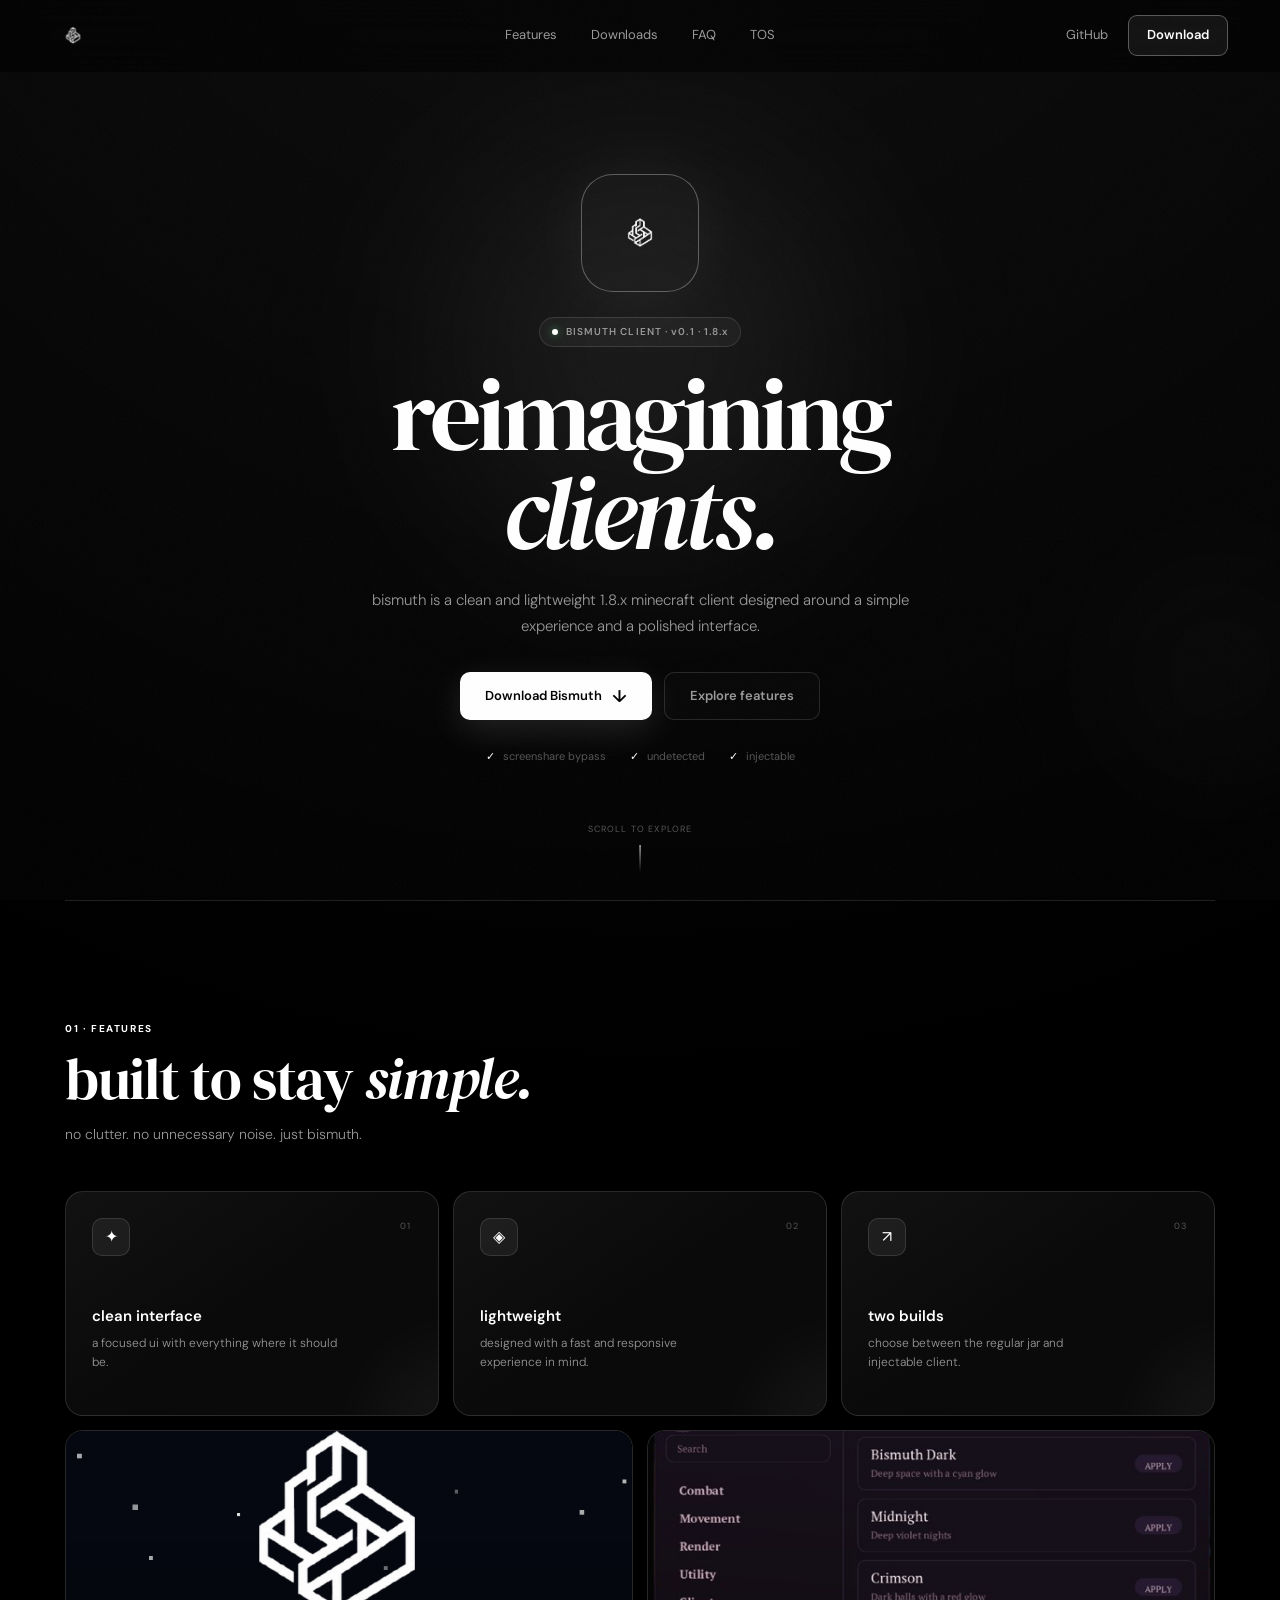
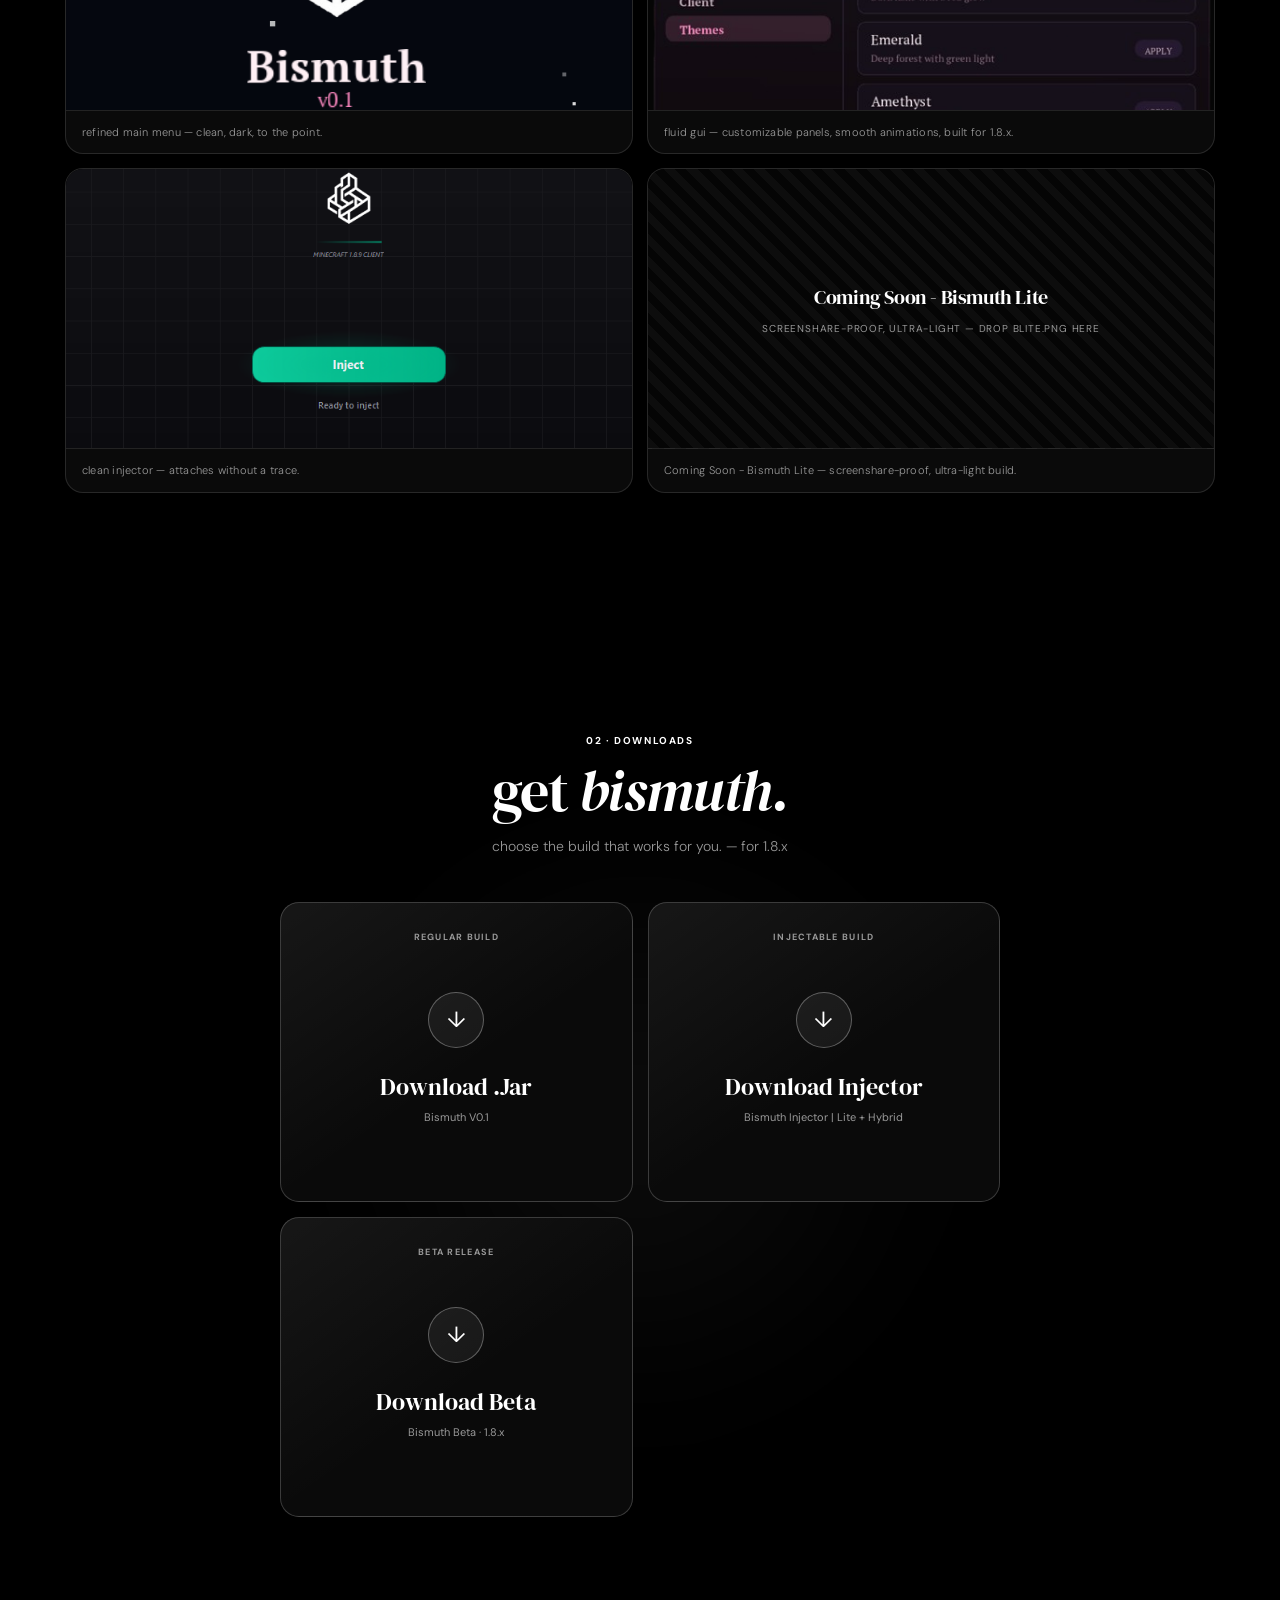
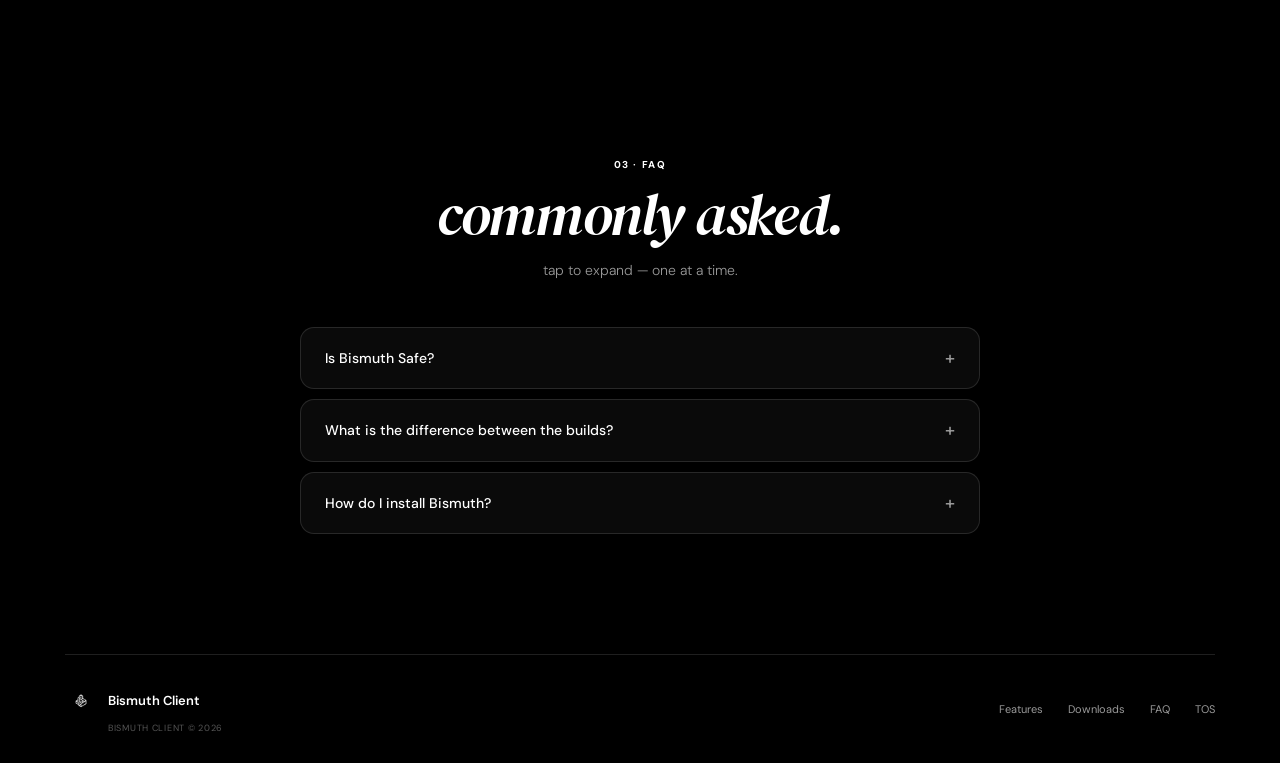
==== commit 3d694ac3: "Update index.html" ====
--- a/index.html
+++ b/index.html
@@ -182,6 +182,15 @@
                         <p>Bismuth Injector | Lite + Hybrid</p>
                     </div>
                 </a>
+
+                <a class="download-card featured" href="bismuth-beta.jar" download>
+                    <div class="download-type">BETA RELEASE</div>
+                    <div class="download-main">
+                        <div class="download-icon">↓</div>
+                        <h3>Download Beta</h3>
+                        <p>Bismuth Beta · 1.8.x</p>
+                    </div>
+                </a>
             </div>
 
         </section>
@@ -197,10 +206,6 @@
                 <div class="faq-item reveal">
                     <button class="faq-link"><span>Is Bismuth Safe?</span><i>+</i></button>
                     <div class="faq-panel"><p>yes, we will not be taking any responsibility if you get banned, thats all up to you. the thing is that bismuth is mainly undetected and is able to bypass all major anticheats down to the extremely small and unknown ones as long as you can configure them. bismuth lite will also be able to completely bypass screenshares and with enough work most likely scanning tools like echo.</p></div>
-                </div>
-                <div class="faq-item reveal">
-                    <button class="faq-link"><span>Is Bismuth Vibecoded?</span><i>+</i></button>
-                    <div class="faq-panel"><p>yes, we admit, bismuth was built with ai-assisted development while still being directed by humans. we understand that this may bring outrage since it is still "vibecoded slop" and we arent justifying our actions, but this was meant to be a private client anyways and we decided in the end game to make it public, free and open source.</p></div>
                 </div>
                 <div class="faq-item reveal">
                     <button class="faq-link"><span>What is the difference between the builds?</span><i>+</i></button>
